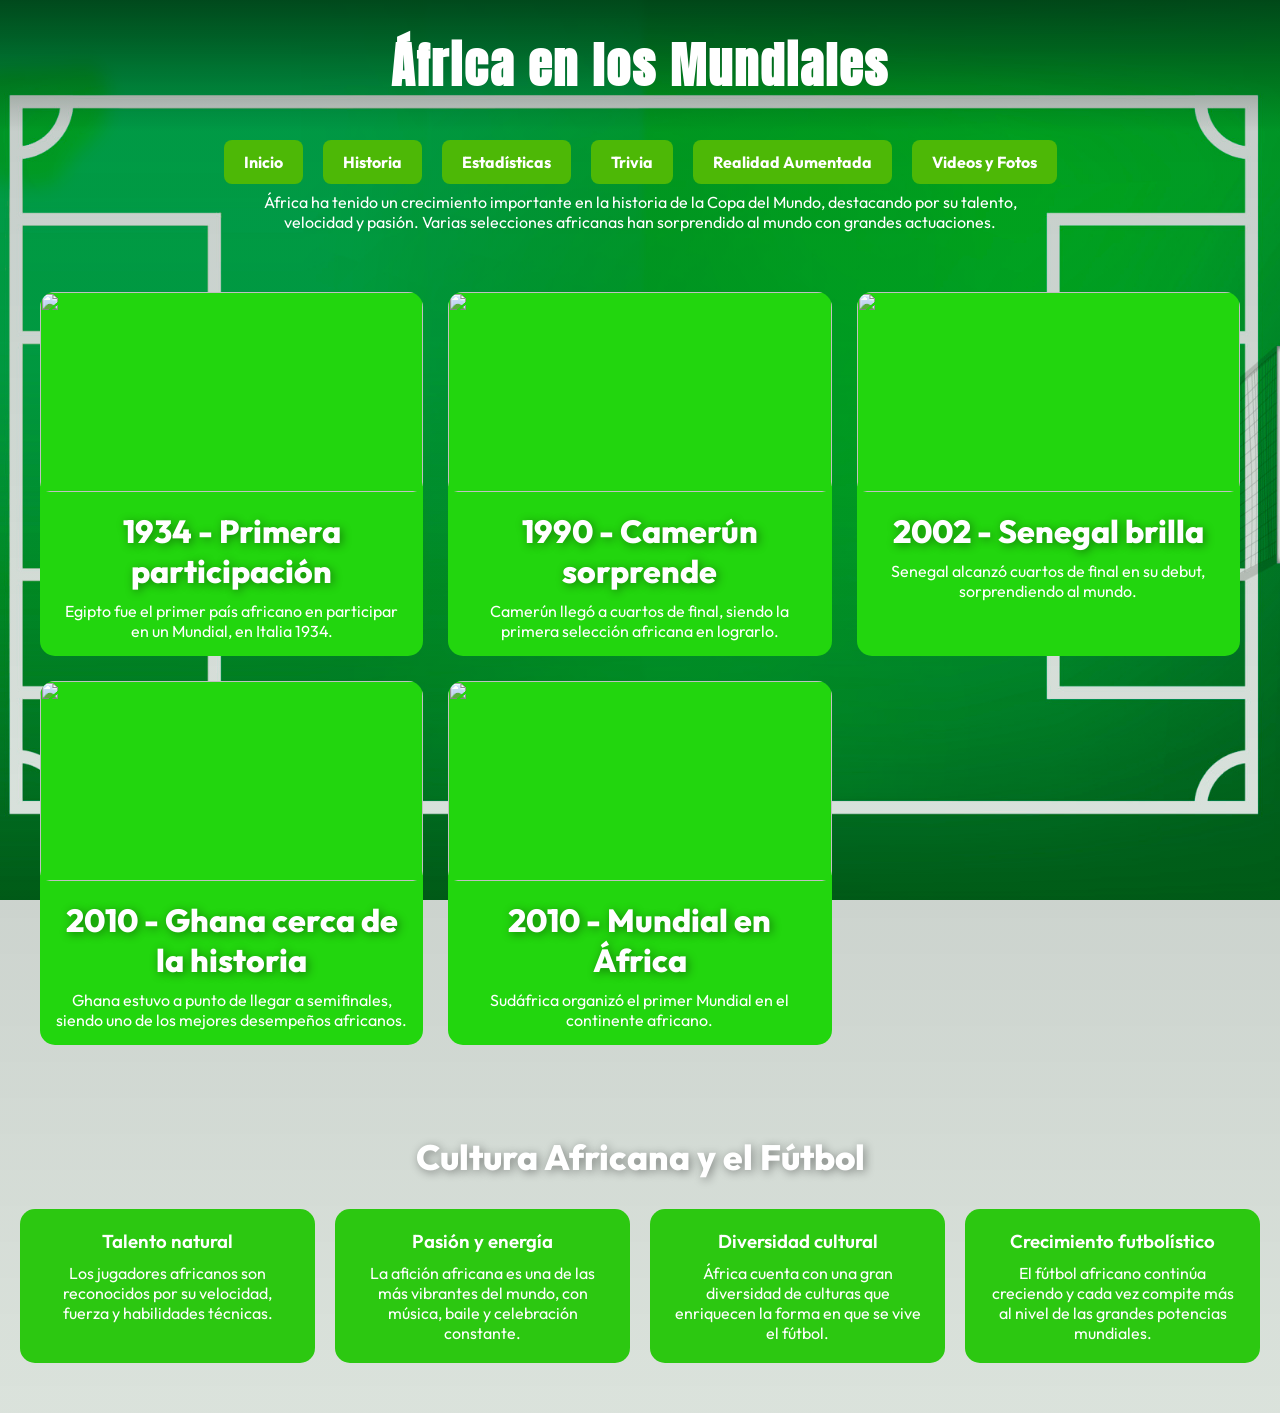
==== africa.html @ 7c8395f8 "Add files via upload" ====
<!DOCTYPE html>
<html lang="es">
<head>
    <meta charset="UTF-8">
    <meta name="viewport" content="width=device-width, initial-scale=1.0">
    <title>África en los Mundiales</title>
    <link rel="stylesheet" href="estilo.css">
    <link href="https://fonts.googleapis.com/css2?family=Anton&display=swap" rel="stylesheet">
    <link href="https://fonts.googleapis.com/css2?family=Outfit:wght@300;400;600;800&display=swap" rel="stylesheet">
</head>
<body>

<header>
    <h1 class="titulo">África en los Mundiales</h1>
</header>

<nav class="menu">
    <ul>
        <li><a href="index.html">Inicio</a></li>
        <li><a href="Historia.html">Historia</a></li>
        <li><a href="estadistica.html">Estadísticas</a></li>
        <li><a href="trivias.html">Trivia</a></li>
        <li><a href="ra.html">Realidad Aumentada</a></li>
        <li><a href="videos.html">Videos y Fotos</a></li>
    </ul>
</nav>

<section class="intro">
    <p>
        África ha tenido un crecimiento importante en la historia de la Copa del Mundo,
        destacando por su talento, velocidad y pasión. Varias selecciones africanas han
        sorprendido al mundo con grandes actuaciones.
    </p>
</section>

<section class="timeline">

    <div class="card">
        <img src="https://i.pinimg.com/236x/8d/eb/ca/8debca3635b5d25f840b63c12ad4a40a.jpg">
        <div class="info">
            <h2>1934 - Primera participación</h2>
            <p>Egipto fue el primer país africano en participar en un Mundial, en Italia 1934.</p>
        </div>
    </div>

    <div class="card">
        <img src="https://encrypted-tbn0.gstatic.com/images?q=tbn:ANd9GcTLSeeXdTbYk-cfbYPdiG2J6EjJqF7Cgxrmdw&s">
        <div class="info">
            <h2>1990 - Camerún sorprende</h2>
            <p>Camerún llegó a cuartos de final, siendo la primera selección africana en lograrlo.</p>
        </div>
    </div>

    <div class="card">
        <img src="https://www.vice.com/wp-content/uploads/sites/2/2018/06/1529913464470-senegal.jpeg">
        <div class="info">
            <h2>2002 - Senegal brilla</h2>
            <p>Senegal alcanzó cuartos de final en su debut, sorprendiendo al mundo.</p>
        </div>
    </div>

    <div class="card">
        <img src="https://encrypted-tbn0.gstatic.com/images?q=tbn:ANd9GcSRozwxowt1-7rG7sj8ZvIJQKeETU0DxOn5OA&s">
        <div class="info">
            <h2>2010 - Ghana cerca de la historia</h2>
            <p>Ghana estuvo a punto de llegar a semifinales, siendo uno de los mejores desempeños africanos.</p>
        </div>
    </div>

    <div class="card">
        <img src="https://media.tycsports.com/files/2022/08/10/463226/mundial-sudafrica-2010_1440x810_wmk.webp?v=3">
        <div class="info">
            <h2>2010 - Mundial en África</h2>
            <p>Sudáfrica organizó el primer Mundial en el continente africano.</p>
        </div>
    </div>

</section>

<section class="cultura">
    <h2>Cultura Africana y el Fútbol</h2>

    <div class="cultura-contenido">

        <div class="cultura-card">
            <h3>Talento natural</h3>
            <p>
                Los jugadores africanos son reconocidos por su velocidad,
                fuerza y habilidades técnicas.
            </p>
        </div>

        <div class="cultura-card">
            <h3>Pasión y energía</h3>
            <p>
                La afición africana es una de las más vibrantes del mundo,
                con música, baile y celebración constante.
            </p>
        </div>

        <div class="cultura-card">
            <h3>Diversidad cultural</h3>
            <p>
                África cuenta con una gran diversidad de culturas que enriquecen
                la forma en que se vive el fútbol.
            </p>
        </div>

        <div class="cultura-card">
            <h3>Crecimiento futbolístico</h3>
            <p>
                El fútbol africano continúa creciendo y cada vez compite más
                al nivel de las grandes potencias mundiales.
            </p>
        </div>

    </div>
</section>

</body>
</html>
---- estilo.css ----
:root {
    --azul-oscuro: #1f2f8f;
    --azul: #3f5cff;
    --azul-claro: #7aa2ff;
    --verde: #4db806;
    --blanco: #ffffff;
}


.titulo-principal {
    font-size: 70px;
    font-weight: 900;
    text-transform: uppercase;
    letter-spacing: 3px;
    color: white;
    position: relative;

    text-shadow:
        4px 4px 0 var(--azul),
        8px 8px 0 var(--azul-claro),
        12px 12px 0 var(--verde);

    animation: tituloFloat 3s ease-in-out infinite;
}

.titulo-secundario {
    font-size: 42px;
    font-weight: 800;
    text-transform: uppercase;
    letter-spacing: 2px;
    color: white;
    position: relative;

    text-shadow:
        2px 2px 0 var(--azul),
        4px 4px 0 var(--azul-claro),
        6px 6px 0 var(--verde);

    animation: tituloSuave 5s ease-in-out infinite;
}


/* Animación más elegante y ligera */
@keyframes tituloSuave {
    0% {
        transform: translateY(0);
        filter: brightness(1);
    }
    50% {
        transform: translateY(-4px);
        filter: brightness(1.1);
    }
    100% {
        transform: translateY(0);
        filter: brightness(1);
    }
}

@keyframes tituloFloat {
    0%   { transform: translateY(0); }
    50%  { transform: translateY(-8px); }
    100% { transform: translateY(0); }
}











* {
    margin: 0;
    padding: 0;
    box-sizing: border-box;
    
    
}

html, body {
    height: 100%;
}

/* Fondo general */
body {
    background: 
        linear-gradient(rgba(1, 37, 10, 0.2), rgba(5, 87, 9, 0.1)), 
        url("recursos/cancha2.png") no-repeat center center fixed;
    
    background-size: cover;
    color: white;
    text-align: center;
    display: flex;
    flex-direction: column;
    font-family: 'Outfit', sans-serif;

}

h1, h2, h3 {
    font-family: 'Outfit', sans-serif;
    font-weight: 700;
}

/* Encabezado */
header {
    padding: 30px;
    position: relative;
    background: linear-gradient(
        to bottom,
        rgba(0, 0, 0, 0.5) 0%,   /* negro 50% arriba */
        rgba(0, 0, 0, 0.3) 40%,  /* transición */
        rgba(0, 0, 0, 0) 100%  /* transparente abajo */
    );
}

header h1 {
    font-size: 40px;
    letter-spacing: 2px;
}

h2 {
    font-size: 32px;
    color: var(--blanco);
    text-shadow: 2px 2px 10px rgba(0,0,0,0.4);
}

/* Menú */
.menu {
    margin-top: 20px;
}

.menu ul {
    list-style: none;
    display: flex;
    justify-content: center;
    gap: 20px;
}

.menu ul li {
    display: inline;
}

.menu ul li a {
    text-decoration: none;
    color: white;
    padding: 12px 20px;
    background-color: var(--verde);
    border-radius: 8px;
    transition: 0.3s;
    font-weight: bold;
}

.menu ul li a:hover {
    background-color: #ffffff;
    transform: scale(1.05);
    color: var(--azul-claro);
}

/* Contenido */
.contenido {
    margin-top: 50px;
    padding: 20px;
}

/* Footer */
footer {
    margin-top: auto;
    padding: 40px 15px;
    
    background: linear-gradient(
        to top,
        rgba(0, 0, 0, 0.5) 0%,   /* negro 50% abajo */
        rgba(0, 0, 0, 0.3) 40%,  /* transición */
        rgba(0, 0, 0, 0.0) 100%  /* transparente arriba */
    );
    
    color: white;
}

.imagen-principal {
    margin-top: 25px;
    width: 60%;
    max-width: 600px;
    border-radius: 15px;
    box-shadow: 0 0 20px rgba(0,0,0,0.6);
    transition: 0.3s;
}

.imagen-principal:hover {
    transform: scale(1.03);
}



/* Sección Historia */
.contenido-historia {
    margin-top: 40px;
    padding: 30px;
}

.info-historia {
    background-color: rgba(0, 0, 0, 0.5);
    padding: 20px;
    border-radius: 10px;
    margin-bottom: 30px;
    line-height: 1.6;
}

.segmento-edicion {
    background-color: rgba(255, 255, 255, 0.1);
    padding: 20px;
    border-radius: 10px;
}

.segmento-edicion textarea {
    width: 80%;
    height: 120px;
    margin-top: 10px;
    padding: 10px;
    border-radius: 8px;
    border: none;
    resize: none;
}

.segmento-edicion button {
    margin-top: 15px;
    padding: 10px 20px;
    background-color: #00a8ff;
    border: none;
    border-radius: 8px;
    color: white;
    font-weight: bold;
    cursor: pointer;
    transition: 0.3s;
}

.segmento-edicion button:hover {
    background-color: #0097e6;
    transform: scale(1.05);
}


.paises {
    margin-top: 50px;
    padding: 20px;
}

.grid-paises {
    display: grid;
    grid-template-columns: repeat(auto-fit, minmax(150px, 1fr));
    gap: 25px;
    margin-top: 20px;
}

.pais {
    text-decoration: none;
    color: white;
    background-color: rgba(255,255,255,0.1);
    padding: 15px;
    border-radius: 15px;
    transition: 0.3s;
}

.pais img {
    width: 80px;
    height: 80px;
    object-fit: contain;
}

.pais:hover {
    transform: scale(1.1);
    background-color: rgba(0,168,255,0.4);
}

/* Sección estadisticas */
table {
    margin: 20px auto;
    border-collapse: collapse;
    width: 80%;
    background-color: rgba(255,255,255,0.1);
    border-radius: 10px;
    overflow: hidden;
}

th, td {
    padding: 10px;
    border-bottom: 1px solid rgba(255,255,255,0.3);
}

th {
    background-color: #00a8ff;
}

tr:hover {
    background-color: rgba(0,168,255,0.3);
}

button {
    padding: 10px 20px;
    background-color: #4de61a;
    border: none;
    border-radius: 8px;
    color: white;
    font-weight: bold;
    cursor: pointer;
    transition: 0.3s;
}

button:hover {
    background-color: #10e22c;
    transform: scale(1.05);
}


/*seccion trivia*/
#trivia-container {
    background-color: rgba(36, 214, 16, 0.951);
    padding: 20px;
    border-radius: 15px;
    width: 70%;
    margin: auto;
}

#trivia-container h2 {
    margin-bottom: 15px;
}

#trivia-container div {
    margin: 8px 0;
}

#menu-trivias button {
    margin: 10px;
}


/*seccion videos
*/
.subida {
    background-color: rgba(255,255,255,0.1);
    padding: 20px;
    border-radius: 15px;
    width: 70%;
    margin: auto;
    margin-bottom: 30px;
}

.galeria {
    display: grid;
    grid-template-columns: repeat(auto-fit, minmax(250px, 1fr));
    gap: 20px;
    padding: 20px;
}

.card {
    background: #22d60e;
    border-radius: 15px;
    overflow: hidden;
    transition: transform 0.4s, box-shadow 0.4s;
}

.card img, .card video {
    width: 100%;
    border-radius: 10px;
}

.card:hover {
    transform: scale(1.05);
    background-color: rgba(0,168,255,0.4);
}


/* Pantalla AR */
.ar-body {
    margin: 0;
    background-color: black;
}

.ar-container {
    position: relative;
    width: 100%;
    min-height: 100vh;
}


/* Fondo tipo cámara */
.fondo-video {
    position: absolute;
    width: 100%;
    height: 100%;
    object-fit: cover;
}

/* HUD Superior */
.hud-top {
    position: absolute;
    top: 20px;
    width: 100%;
    text-align: center;
    color: white;
    background: rgba(0,0,0,0.5);
    padding: 10px;
}

/* HUD Inferior */
.hud-bottom {
    position: absolute;
    bottom: 30px;
    width: 100%;
    text-align: center;
}

/* Balón flotante */
.balon {
    position: absolute;
    top: 40%;
    left: 50%;
    transform: translate(-50%, -50%);
    font-size: 70px;
    cursor: pointer;
    animation: flotar 2s infinite ease-in-out;
}

@keyframes flotar {
    0% { transform: translate(-50%, -50%) translateY(0); }
    50% { transform: translate(-50%, -50%) translateY(-20px); }
    100% { transform: translate(-50%, -50%) translateY(0); }
}

/* Mensaje */
.mensaje {
    position: absolute;
    bottom: 100px;
    width: 100%;
    text-align: center;
    font-size: 24px;
    color: yellow;
    font-weight: bold;
}

/* Video */
video{
    width:100%;
    height:auto; /* 🔥 clave */
    object-fit:contain;
}

.filtros-video {
    margin-top: 10px;
    display: flex;
    flex-wrap: wrap;
    gap: 8px;
    justify-content: center;
}

.filtros-video button {
    padding: 6px 10px;
    font-size: 12px;
    background-color: #00a8ff;
    border-radius: 6px;
}

.filtros-video button:hover {
    background-color: #0097e6;
}

/* Botón */
.start-btn{
    margin-top:20px;
    padding:12px 25px;
    font-size:18px;
    border:none;
    border-radius:20px;
    background:#c2a77c;
    color:white;
    cursor:pointer;
}

/* Icono esquina */
.expand-icon{
    position:absolute;
    bottom:10px;
    right:10px;
    font-size:20px;
    background:rgba(0,0,0,0.5);
    padding:5px 10px;
    border-radius:10px;
}
/* Contenedor principal */
.main-container{
    display:flex;
    justify-content:center;
    align-items:center;
    margin-top:20px;
}

/* Marco tipo cancha */
.camera-container{
    position:relative;
    width:800px;
    height:450px;
    border:8px solid white;
    border-radius:20px;
    overflow:hidden;
    background:black;
}

* {
    margin: 0;
    padding: 0;
    box-sizing: border-box;
}



/* HEADER */
header {
    text-align: center;
    padding: 30px;
}

.titulo {
    font-family: 'Anton', sans-serif;
    font-size: 3rem;
    letter-spacing: 2px;
}

/* INTRO */
.intro {
    text-align: center;
    max-width: 800px;
    margin: auto;
    padding: 20px;
    opacity: 0;
    animation: fadeIn 1.5s forwards;
}

/* TIMELINE */
.timeline {
    display: grid;
    grid-template-columns: repeat(auto-fit, minmax(300px, 1fr));
    gap: 25px;
    padding: 40px;
}

/* CARD 
.card {
    background: #22d60e;
    border-radius: 15px;
    overflow: hidden;
    transition: transform 0.4s, box-shadow 0.4s;
    opacity: 0;
    animation: fadeUp 1s forwards;
}
*/

/* Animación escalonada */
.card:nth-child(1){ animation-delay: 0.3s; }
.card:nth-child(2){ animation-delay: 0.5s; }
.card:nth-child(3){ animation-delay: 0.7s; }
.card:nth-child(4){ animation-delay: 0.9s; }
.card:nth-child(5){ animation-delay: 1.1s; }

.card:hover {
    transform: scale(1.05);
    box-shadow: 0 10px 25px rgba(0,0,0,0.5);
}

/* IMAGEN */
.card img {
    width: 100%;
    height: 200px;
    object-fit: cover;
}

/* TEXTO */
.info {
    padding: 15px;
}

.info h2 {
    margin-bottom: 10px;
    font-weight: 800;
}

/* ANIMACIONES */
@keyframes fadeIn {
    to {
        opacity: 1;
    }
}

@keyframes fadeUp {
    from {
        opacity: 0;
        transform: translateY(30px);
    }
    to {
        opacity: 1;
        transform: translateY(0);
    }
}

/* CULTURA */
.cultura {
    padding: 50px 20px;
    text-align: center;
}

.cultura h2 {
    font-size: 2.2rem;
    margin-bottom: 30px;
    font-weight: 800;
}

/* GRID */
.cultura-contenido {
    display: grid;
    grid-template-columns: repeat(auto-fit, minmax(250px, 1fr));
    gap: 20px;
}

/* TARJETAS */
.cultura-card {
    background: #2cc811;
    padding: 20px;
    border-radius: 15px;
    transition: transform 0.3s, background 0.3s;
    opacity: 0;
    animation: fadeUp 1s forwards;
}

/* Animación escalonada */
.cultura-card:nth-child(1){ animation-delay: 0.3s; }
.cultura-card:nth-child(2){ animation-delay: 0.5s; }
.cultura-card:nth-child(3){ animation-delay: 0.7s; }
.cultura-card:nth-child(4){ animation-delay: 0.9s; }

.cultura-card:hover {
    transform: translateY(-8px);
    background: #1fe20d;
}

.cultura-card h3 {
    margin-bottom: 10px;
    font-weight: 600;
}

/* ========================= */
/*  RESPONSIVE CELULARES */
/* ========================= */

@media (max-width: 768px) {

    /* TÍTULOS */
    .titulo-principal {
        font-size: 40px;
        text-shadow:
            2px 2px 0 var(--azul),
            4px 4px 0 var(--azul-claro),
            6px 6px 0 var(--verde);
    }

    .titulo-secundario {
        font-size: 28px;
    }

    h2 {
        font-size: 24px;
    }

     /* CONTENEDOR DEL MENÚ */
    .menu {
        width: 100%;
        padding: 10px;
    }

    /* LISTA */
    .menu ul {
        flex-direction: column;
        align-items: center;
        gap: 12px;
    }

    /* CADA BOTÓN */
    .menu ul li {
        width: 100%;
        display: flex;
        justify-content: center;
    }

    /* LINKS BONITOS */
    .menu ul li a {
        width: 90%;
        padding: 15px;
        font-size: 16px;
        border-radius: 12px;
        text-align: center;

        background: linear-gradient(135deg, var(--verde), var(--azul));
        
        box-shadow: 0 4px 10px rgba(0,0,0,0.3);
        transition: all 0.3s ease;
    }

    /* EFECTO AL TOCAR */
    .menu ul li a:hover {
        transform: scale(1.03);
        background: linear-gradient(135deg, var(--azul), var(--azul-claro));
    }

    /* CONTENIDO */
    .contenido {
        margin-top: 20px;
        padding: 10px;
    }

    /* IMÁGENES */
    .imagen-principal {
        width: 95%;
    }

    /* HISTORIA */
    .segmento-edicion textarea {
        width: 95%;
    }

    /* TABLAS */
    table {
        width: 95%;
        font-size: 12px;
    }

    th, td {
        padding: 6px;
    }

    /* TRIVIA */
    #trivia-container {
        width: 95%;
    }

    /* SUBIDA / GALERÍA */
    .subida {
        width: 95%;
    }

    .galeria {
        grid-template-columns: 1fr;
    }

    /* AR / CÁMARA */
    .camera-container {
        width: 95%;
        height: auto;
    }

    .balon {
        font-size: 50px;
    }

    .mensaje {
        font-size: 18px;
    }

    /* TIMELINE */
    .timeline {
        grid-template-columns: 1fr;
        padding: 20px;
    }

    /* CULTURA */
    .cultura-contenido {
        grid-template-columns: 1fr;
    }

}
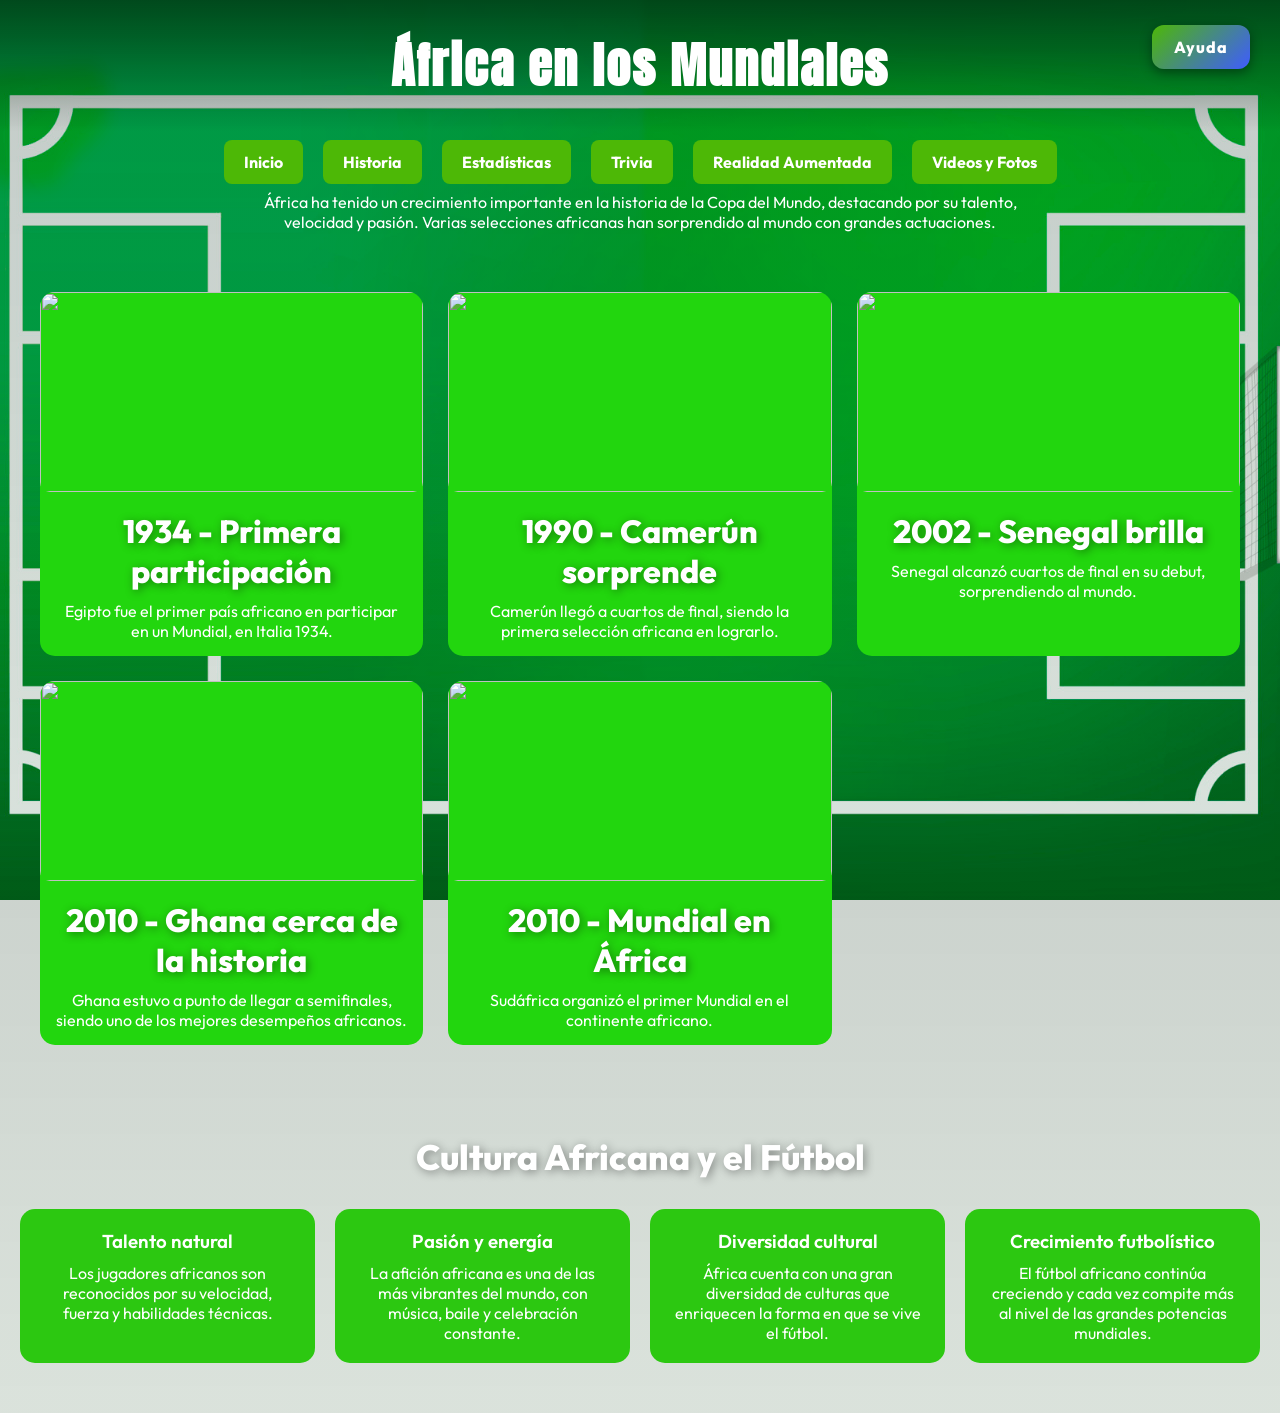
==== commit be24653c: "Fix HTML structure and add help button" ====
--- a/africa.html
+++ b/africa.html
@@ -12,6 +12,7 @@
 
 <header>
     <h1 class="titulo">África en los Mundiales</h1>
+    <a href="ayuda.html" class="boton-ayuda">Ayuda</a>
 </header>
 
 <nav class="menu">
@@ -118,4 +119,4 @@
 </section>
 
 </body>
-</html>+</html>
--- a/estilo.css
+++ b/estilo.css
@@ -777,4 +777,45 @@
         grid-template-columns: 1fr;
     }
 
-}+}
+
+/* BOTÓN DE AYUDA */
+.boton-ayuda {
+    position: absolute;
+    top: 25px;
+    right: 30px;
+    background: linear-gradient(135deg, var(--verde), var(--azul));
+    color: var(--blanco);
+    padding: 12px 22px;
+    border-radius: 12px;
+    text-decoration: none;
+    font-weight: 800;
+    font-family: 'Outfit', sans-serif;
+    font-size: 16px;
+    letter-spacing: 1px;
+    box-shadow: 0 4px 12px rgba(0,0,0,0.4);
+    transition: all 0.3s ease;
+    z-index: 1000;
+}
+
+.boton-ayuda:hover {
+    background: linear-gradient(135deg, var(--azul), var(--azul-claro));
+    transform: scale(1.08);
+    color: white;
+}
+
+@media (max-width: 768px) {
+    .boton-ayuda {
+        position: static;
+        display: inline-block;
+        margin-top: 15px;
+        padding: 12px 20px;
+        font-size: 15px;
+    }
+
+    header {
+        display: flex;
+        flex-direction: column;
+        align-items: center;
+    }
+}
